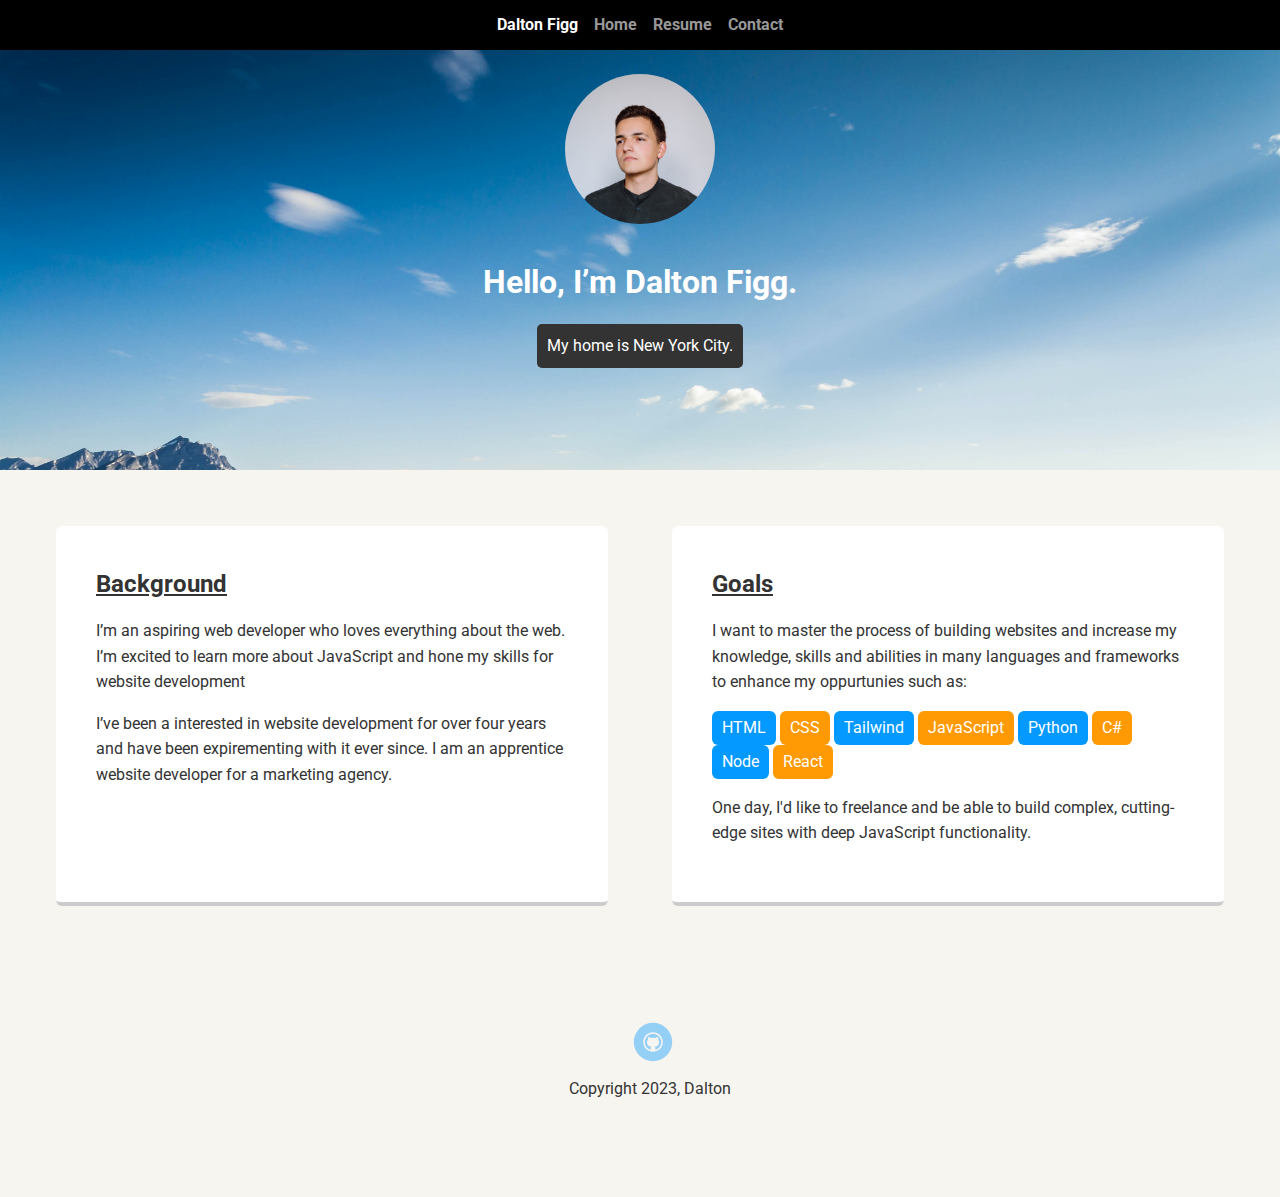
==== index.html @ 922cf1c7 "Add contact.html and other content/style changes" ====
<!DOCTYPE html>
<html lang="en">
  <head>
    <meta charset="utf-8" />
    <title>Dalton's Profile</title>
    <meta name="viewport" content="width=device-width, initial-scale=1.0" />
    <link rel="stylesheet" href="styles.css" />
    <link
      href="https://fonts.googleapis.com/css?family=Muli%7CRoboto:400,300,500,700,900"
      rel="stylesheet"
    />
  </head>
  <body>
    <header class="hero">
      <nav class="navbar">
        <ul class="navbar__list">
          <li class="navbar__list-item">Dalton Figg</li>
          <li class="navbar__list-item"><a href="#">Home</a></li>
          <li class="navbar__list-item"><a href="resume.html">Resume</a></li>
          <li class="navbar__list-item"><a href="contact.html">Contact</a></li>
        </ul>
      </nav>

      <img
        src="images/placeholder-avatar.jpg"
        width="150"
        height="150"
        alt="Picture of Dalton"
        class="profile-image"
      />
      <h1 class="tag name">Hello, I’m Dalton Figg.</h1>
      <p class="tag location">My home is New York City.</p>
    </header>

    <main class="flex">
      <article class="card">
        <h2>Background</h2>
        <p>
          I’m an aspiring web developer who loves everything about the web. I’m
          excited to learn more about JavaScript and hone my skills for website
          development
        </p>
        <p>
          I’ve been a interested in website development for over four years and
          have been expirementing with it ever since. I am an apprentice website
          developer for a marketing agency.
        </p>
      </article>

      <article class="card">
        <h2>Goals</h2>
        <p>
          I want to master the process of building websites and increase my
          knowledge, skills and abilities in many languages and frameworks to enhance my oppurtunies such as:
        </p>
        <ul class="skills">
          <li>HTML</li>
          <li>CSS</li>
          <li>Tailwind</li>
          <li>JavaScript</li>
          <li>Python</li>
          <li>C#</li>
          <li>Node</li>
          <li>React</li>
        </ul>
        <p>
          One day, I'd like to freelance and be able to build complex, cutting-edge sites with deep JavaScript functionality.
        </p>
      </article>
    </main>
    <footer>
      <ul>
        <li>
          <a
            href="https://github.com/dalton-f"
            target="_blank"
            class="social github"
            >Github</a
          >
        </li>
      </ul>
      <p class="copyright">Copyright 2023, Dalton</p>
    </footer>
  </body>
</html>
---- styles.css ----
/* Global Layout Set-up */
* {
  box-sizing: border-box;
}

body {
  margin: 0;
  padding: 0;
  font-family: "Roboto", "Arial", system-ui, sans-serif;
  color: #333;
  line-height: 1.5;
  background: #f7f5f0;
}

main {
  max-width: 1440px;
  margin: 0 auto;
}

h1 {
  text-align: center;
}

h1,
h2 {
  text-decoration: underline;
}

h1,
h2,
h3,
h4,
h5,
h6,
ul,
li {
  padding: 0;
  margin: 0;
}

img {
  display: block;
  max-width: 100%;
}

/* Link Styles */

a {
  text-decoration: none;
  color: #999;
}
a:hover {
  color: #6633ff;
}

/* Section Styles */

.navbar {
  width: 100%;
  background: black;
  height: 50px;
  position: sticky;
  display: flex;
  justify-content: space-around;
  align-items: center;
  text-align: center;
}

.navbar__list {
  display: flex;
  gap: 1rem;
  font-weight: 700;
  list-style-type: none;
  margin: 0 auto;
}

.navbar__list-item:first-child {
  color: white;
}

.hero {
  text-align: center;
  background: url("images/hero-background.jpg") no-repeat top center;
  background-size: cover;
  overflow: hidden;
}

.profile-image {
  margin: 1.5rem auto;
  width: 150px;
  height: 150px;
  border-radius: 50%;
  transition: all 0.85s ease-in;
}

.profile-image:where(:hover, :focus) {
  transform: rotate(360deg);
  cursor: pointer;
}

.tag {
  color: white;
  text-decoration: none;
  padding: 10px;
  border-radius: 5px;
  max-width: fit-content;
  margin: 0.5rem auto;
}

.location {
  background-color: #333;
  color: white;
}

.card {
  margin: 2rem;
  padding: 2.5rem;
  max-width: 700px;
  width: 100%;
  text-align: left;
  background: #fff;
  border-bottom: 4px solid #ccc;
  border-radius: 6px;
  transition: all 0.5s;
}

.card:hover {
  border-color: #302930;
}

.skills li {
  border-radius: 6px;
  display: inline-block;
  background: #ff9904;
  color: white;
  padding: 5px 10px;
}

.skills li:nth-child(odd) {
  background: #0399ff;
}

footer {
  text-align: center;
  width: 100%;
  min-height: 30px;
  padding: 20px 0 40px 20px;
}

footer .copyright {
  font-size: 0.75em;
}

footer ul {
  list-style-type: none;
}

a.social {
  display: inline-block;
  text-indent: -9999px;
  margin-left: 5px;
  max-width: 40px;
  width: 100%;
  aspect-ratio: 1;
  background-size: 40px 40px;
  opacity: 0.4;
  transition: all 0.5s;
}

a.github {
  background-image: url(images/github.svg);
}
a.social:hover {
  opacity: 1;
}
.clearfix {
  clear: both;
}

/* Styles for larger screens */
@media screen and (min-width: 720px) {
  .flex {
    display: flex;
    max-width: 1440px;
    justify-content: space-around;
    margin: 0 auto;
  }

  header {
    min-height: 470px;
  }

  .nav {
    max-width: 1200px;
    width: 100%;
    padding: 0 30px;
  }

  main {
    padding: 1.5rem;
  }

  main p {
    line-height: 1.6em;
  }

  footer {
    font-size: 1.3em;
    max-width: 1200px;
    margin: 40px auto;
  }
}
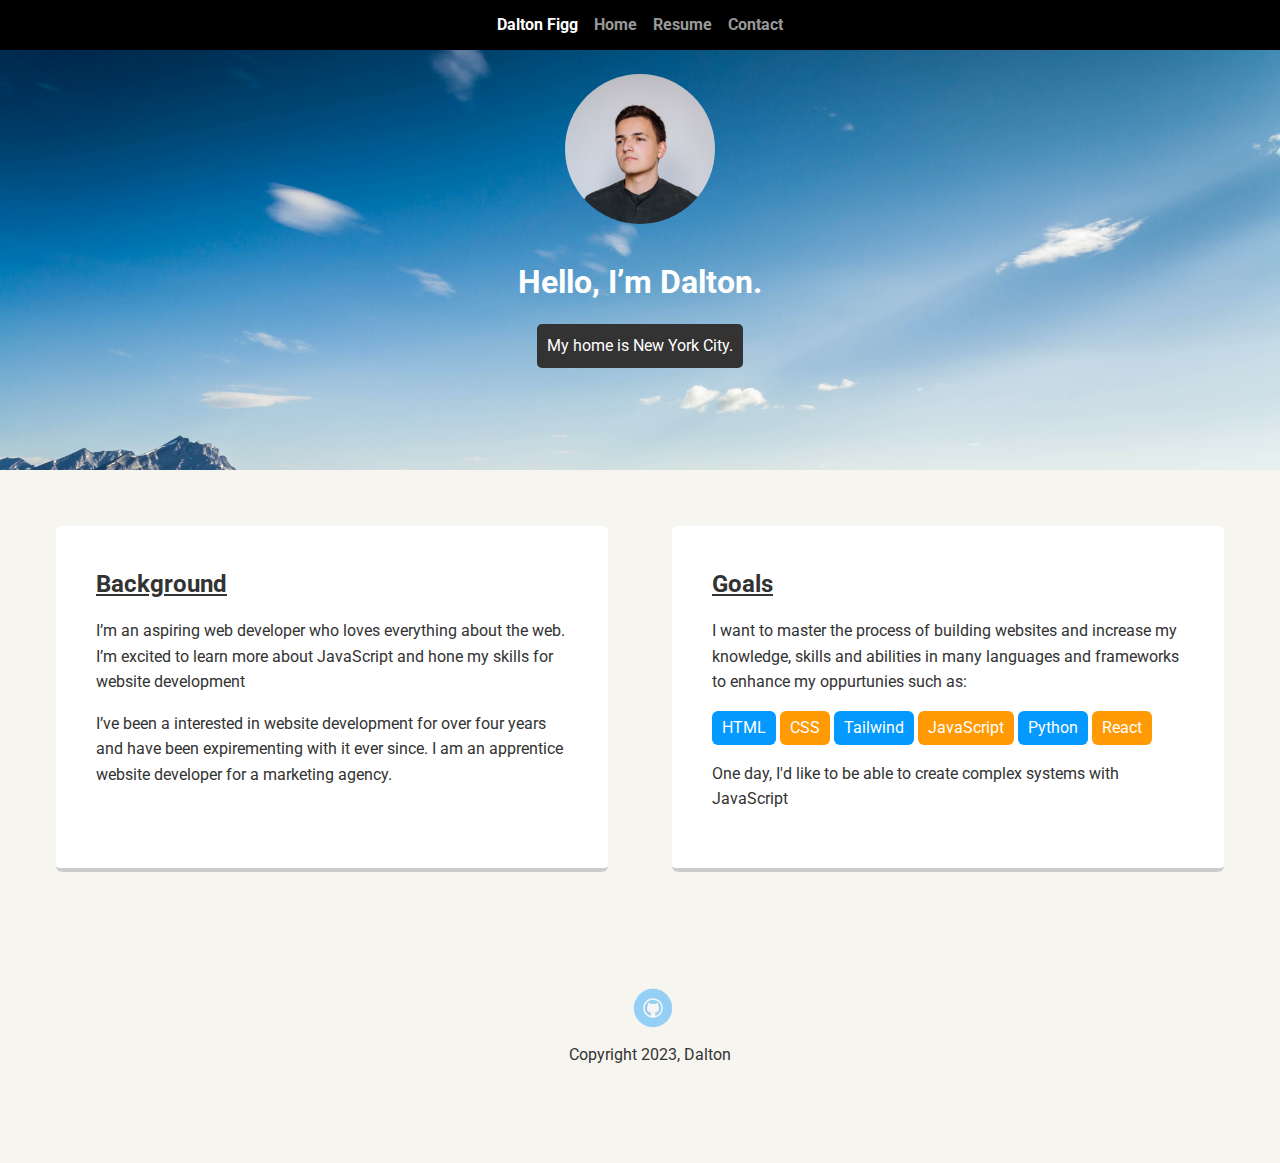
==== commit e3b85318: "Formattng and general changes" ====
--- a/index.html
+++ b/index.html
@@ -28,7 +28,7 @@
         alt="Picture of Dalton"
         class="profile-image"
       />
-      <h1 class="tag name">Hello, I’m Dalton Figg.</h1>
+      <h1 class="tag name">Hello, I’m Dalton.</h1>
       <p class="tag location">My home is New York City.</p>
     </header>
 
@@ -51,7 +51,8 @@
         <h2>Goals</h2>
         <p>
           I want to master the process of building websites and increase my
-          knowledge, skills and abilities in many languages and frameworks to enhance my oppurtunies such as:
+          knowledge, skills and abilities in many languages and frameworks to
+          enhance my oppurtunies such as:
         </p>
         <ul class="skills">
           <li>HTML</li>
@@ -59,12 +60,10 @@
           <li>Tailwind</li>
           <li>JavaScript</li>
           <li>Python</li>
-          <li>C#</li>
-          <li>Node</li>
           <li>React</li>
         </ul>
         <p>
-          One day, I'd like to freelance and be able to build complex, cutting-edge sites with deep JavaScript functionality.
+          One day, I'd like to be able to create complex systems with JavaScript
         </p>
       </article>
     </main>
--- a/styles.css
+++ b/styles.css
@@ -1,13 +1,18 @@
-/* Global Layout Set-up */
+/* Global Reset */
 * {
   box-sizing: border-box;
 }
 
+html {
+  scroll-behavior: smooth;
+  -webkit-font-smoothing: antialiased;
+  -moz-osx-font-smoothing: grayscale;
+  font-family: "Roboto", "Arial", system-ui, sans-serif;
+}
+
 body {
+  color: #333;
   margin: 0;
-  padding: 0;
-  font-family: "Roboto", "Arial", system-ui, sans-serif;
-  color: #333;
   line-height: 1.5;
   background: #f7f5f0;
 }
@@ -43,8 +48,6 @@
   max-width: 100%;
 }
 
-/* Link Styles */
-
 a {
   text-decoration: none;
   color: #999;
@@ -175,6 +178,10 @@
 }
 .clearfix {
   clear: both;
+}
+
+.column {
+  flex-direction: column;
 }
 
 /* Styles for larger screens */
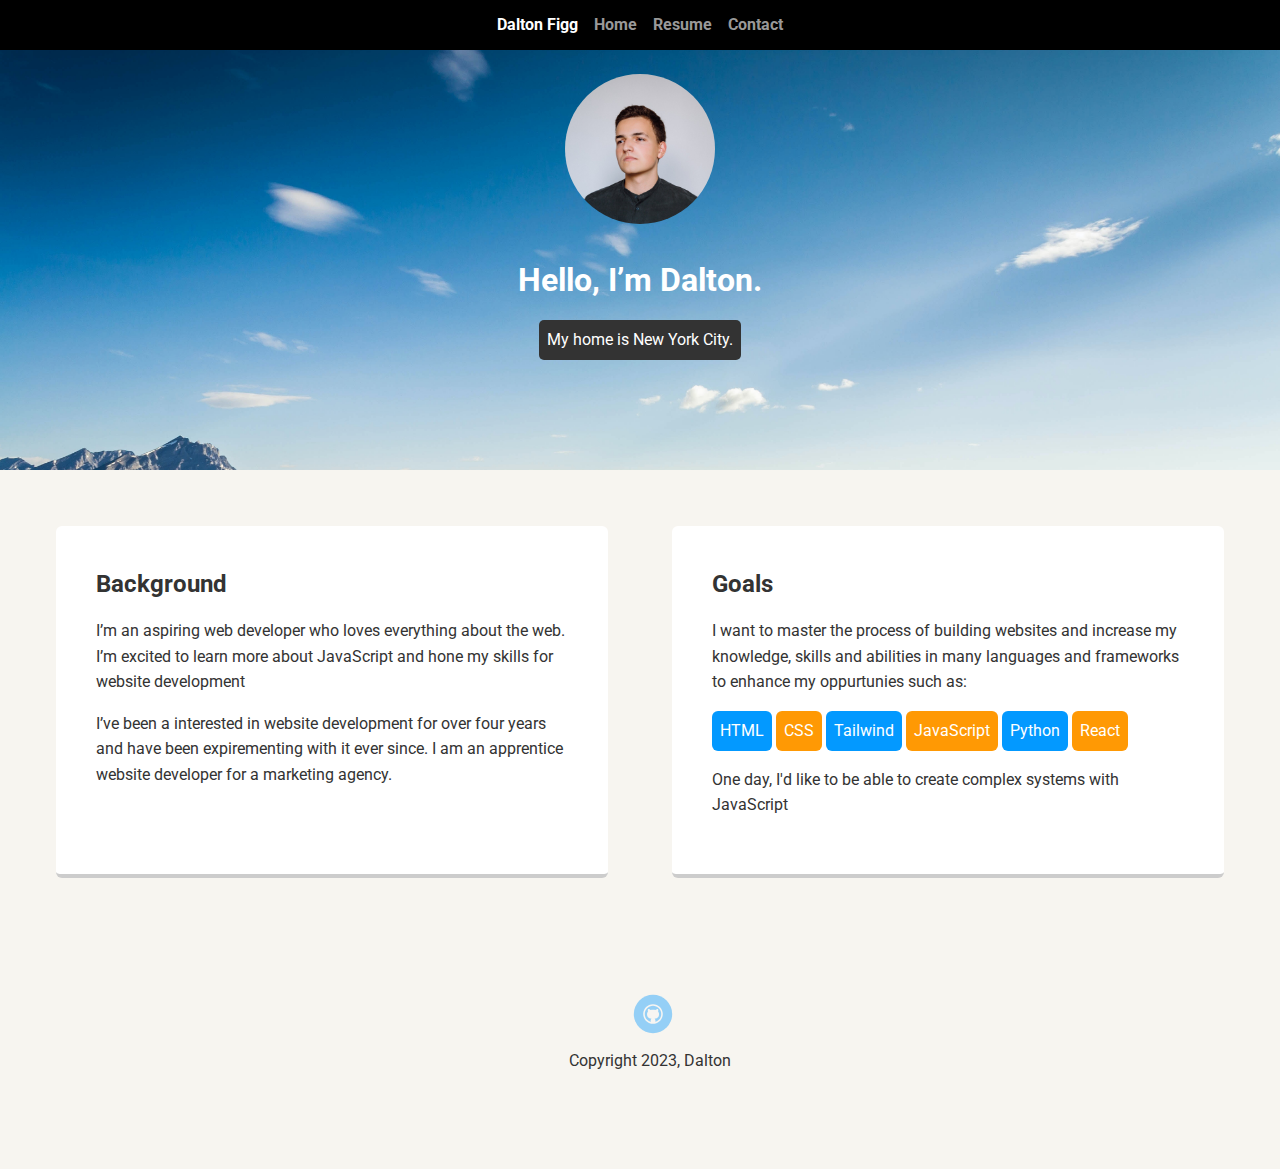
==== commit 84a6aca7: "Adding utility classes and converting CSS units" ====
--- a/index.html
+++ b/index.html
@@ -11,10 +11,10 @@
     />
   </head>
   <body>
-    <header class="hero">
-      <nav class="navbar">
-        <ul class="navbar__list">
-          <li class="navbar__list-item">Dalton Figg</li>
+    <header class="hero | text-center">
+      <nav class="navbar | flex text-center w-100 space-around sticky align-center">
+        <ul class="navbar__list | flex g-4 m-0auto">
+          <li class="navbar__list-item | text-white">Dalton Figg</li>
           <li class="navbar__list-item"><a href="#">Home</a></li>
           <li class="navbar__list-item"><a href="resume.html">Resume</a></li>
           <li class="navbar__list-item"><a href="contact.html">Contact</a></li>
@@ -29,10 +29,10 @@
         class="profile-image"
       />
       <h1 class="tag name">Hello, I’m Dalton.</h1>
-      <p class="tag location">My home is New York City.</p>
+      <p class="tag location text-white">My home is New York City.</p>
     </header>
 
-    <main class="flex">
+    <main class="flex margin-0auto">
       <article class="card">
         <h2>Background</h2>
         <p>
@@ -67,18 +67,14 @@
         </p>
       </article>
     </main>
-    <footer>
-      <ul>
-        <li>
-          <a
-            href="https://github.com/dalton-f"
-            target="_blank"
-            class="social github"
-            >Github</a
-          >
-        </li>
-      </ul>
-      <p class="copyright">Copyright 2023, Dalton</p>
+    <footer class="footer">
+      <a
+        href="https://github.com/dalton-f"
+        target="_blank"
+        class="footer__social footer__social--github"
+        >Github</a
+      >
+      <p class="footer__copyright">Copyright 2023, Dalton</p>
     </footer>
   </body>
 </html>
--- a/styles.css
+++ b/styles.css
@@ -1,4 +1,3 @@
-/* Global Reset */
 * {
   box-sizing: border-box;
 }
@@ -19,16 +18,6 @@
 
 main {
   max-width: 1440px;
-  margin: 0 auto;
-}
-
-h1 {
-  text-align: center;
-}
-
-h1,
-h2 {
-  text-decoration: underline;
 }
 
 h1,
@@ -52,41 +41,24 @@
   text-decoration: none;
   color: #999;
 }
-a:hover {
-  color: #6633ff;
-}
-
-/* Section Styles */
 
 .navbar {
-  width: 100%;
   background: black;
   height: 50px;
-  position: sticky;
-  display: flex;
-  justify-content: space-around;
-  align-items: center;
-  text-align: center;
 }
 
 .navbar__list {
-  display: flex;
-  gap: 1rem;
   font-weight: 700;
   list-style-type: none;
-  margin: 0 auto;
-}
-
-.navbar__list-item:first-child {
-  color: white;
 }
 
 .hero {
-  text-align: center;
   background: url("images/hero-background.jpg") no-repeat top center;
   background-size: cover;
   overflow: hidden;
 }
+
+/* TODO: rename this image to be consistent with the BEM conventions - leaving it for now so that the grading passes corectly */
 
 .profile-image {
   margin: 1.5rem auto;
@@ -104,7 +76,7 @@
 .tag {
   color: white;
   text-decoration: none;
-  padding: 10px;
+  padding: 0.5rem;
   border-radius: 5px;
   max-width: fit-content;
   margin: 0.5rem auto;
@@ -112,7 +84,6 @@
 
 .location {
   background-color: #333;
-  color: white;
 }
 
 .card {
@@ -120,7 +91,6 @@
   padding: 2.5rem;
   max-width: 700px;
   width: 100%;
-  text-align: left;
   background: #fff;
   border-bottom: 4px solid #ccc;
   border-radius: 6px;
@@ -136,63 +106,46 @@
   display: inline-block;
   background: #ff9904;
   color: white;
-  padding: 5px 10px;
+  padding: 0.5rem;
 }
 
 .skills li:nth-child(odd) {
   background: #0399ff;
 }
 
-footer {
+.footer {
   text-align: center;
   width: 100%;
   min-height: 30px;
-  padding: 20px 0 40px 20px;
-}
-
-footer .copyright {
+  padding: 1.25rem 0 2.5rem 1.25rem;
+}
+
+.footer__copyright {
   font-size: 0.75em;
 }
 
-footer ul {
-  list-style-type: none;
-}
-
-a.social {
+.footer__social {
   display: inline-block;
   text-indent: -9999px;
   margin-left: 5px;
   max-width: 40px;
   width: 100%;
   aspect-ratio: 1;
-  background-size: 40px 40px;
+  background-size: 2.5rem;
   opacity: 0.4;
   transition: all 0.5s;
 }
 
-a.github {
+.footer__social:where(:hover, :focus) {
+  opacity: 1;
+}
+
+.footer__social--github {
   background-image: url(images/github.svg);
-}
-a.social:hover {
-  opacity: 1;
-}
-.clearfix {
-  clear: both;
-}
-
-.column {
-  flex-direction: column;
 }
 
 /* Styles for larger screens */
 @media screen and (min-width: 720px) {
-  .flex {
-    display: flex;
-    max-width: 1440px;
-    justify-content: space-around;
-    margin: 0 auto;
-  }
-
   header {
     min-height: 470px;
   }
@@ -217,3 +170,49 @@
     margin: 40px auto;
   }
 }
+
+/* Utility Classes */
+
+.flex {
+  display: flex;
+}
+
+.column {
+  flex-direction: column;
+}
+
+.text-center {
+  text-align: center;
+}
+
+.text-white {
+  color: #fff;
+}
+
+.text-underline {
+  text-decoration: underline;
+}
+
+.w-100 {
+  width: 100%;
+}
+
+.space-around {
+  justify-content: space-around;
+}
+
+.sticky {
+  position: sticky;
+}
+
+.align-center {
+  align-items: center;
+}
+
+.g-4 {
+  gap: 1rem;
+}
+
+.m-0auto {
+  margin: 0 auto;
+}
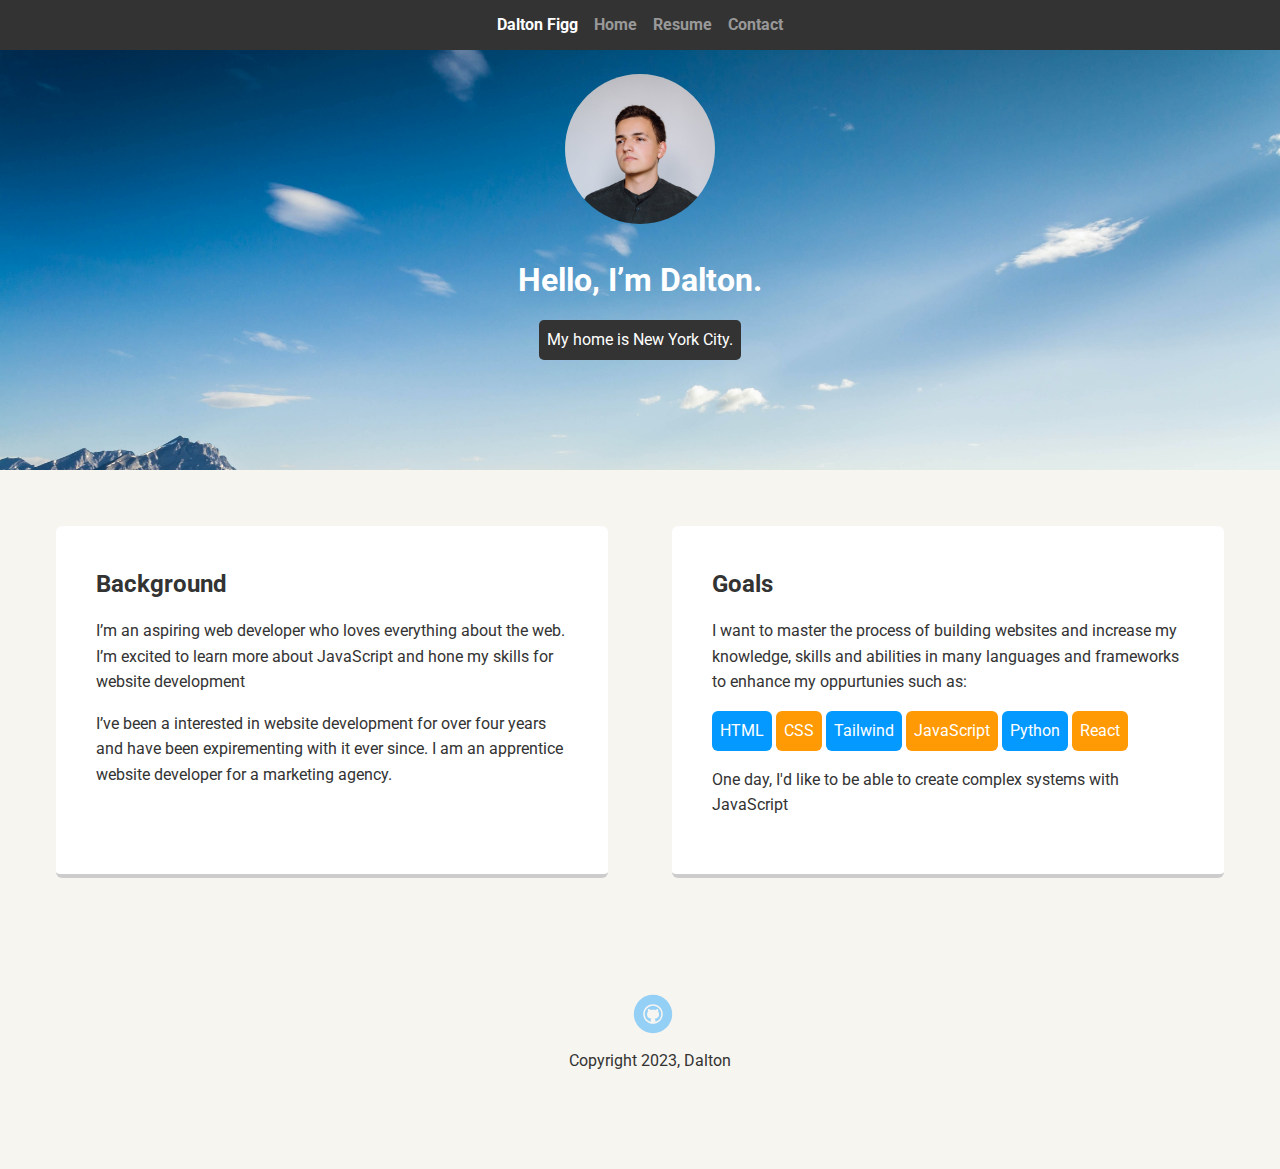
==== commit 18226df5: "Setting up CSS vars" ====
--- a/index.html
+++ b/index.html
@@ -32,7 +32,7 @@
       <p class="tag location text-white">My home is New York City.</p>
     </header>
 
-    <main class="flex margin-0auto">
+    <main class="flex m-0auto">
       <article class="card">
         <h2>Background</h2>
         <p>
--- a/styles.css
+++ b/styles.css
@@ -1,3 +1,8 @@
+:root {
+  --clr-dark: #333;
+  --clr-light: #f7f5f0;
+}
+
 * {
   box-sizing: border-box;
 }
@@ -10,10 +15,10 @@
 }
 
 body {
-  color: #333;
+  color: var(--clr-dark);
+  background: var(--clr-light);
   margin: 0;
   line-height: 1.5;
-  background: #f7f5f0;
 }
 
 main {
@@ -42,8 +47,13 @@
   color: #999;
 }
 
+a:where(:hover, :focus){
+  text-decoration: underline;
+  text-underline-offset: 3px;
+}
+
 .navbar {
-  background: black;
+  background: var(--clr-dark);
   height: 50px;
 }
 
@@ -83,7 +93,7 @@
 }
 
 .location {
-  background-color: #333;
+  background-color: var(--clr-dark);
 }
 
 .card {
@@ -98,7 +108,7 @@
 }
 
 .card:hover {
-  border-color: #302930;
+  border-color: var(--clr-dark);
 }
 
 .skills li {
@@ -201,6 +211,11 @@
   justify-content: space-around;
 }
 
+.center{
+  justify-content: center;
+  align-items: center;
+}
+
 .sticky {
   position: sticky;
 }
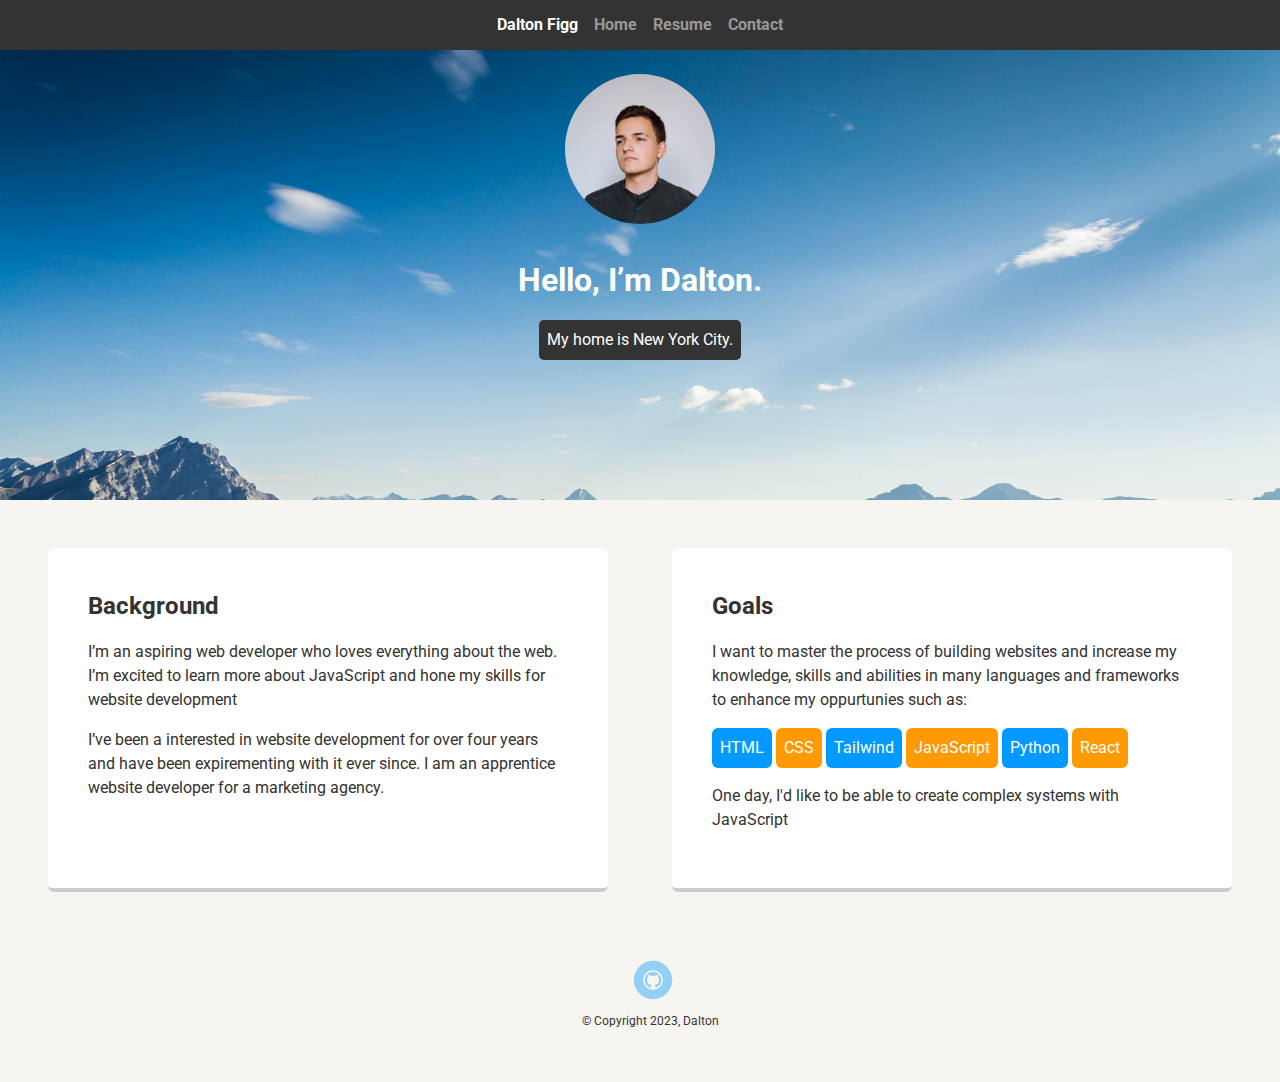
==== commit 5e2bbd52: "Basic responsive setup" ====
--- a/index.html
+++ b/index.html
@@ -12,7 +12,9 @@
   </head>
   <body>
     <header class="hero | text-center">
-      <nav class="navbar | flex text-center w-100 space-around sticky align-center">
+      <nav
+        class="navbar | flex text-center w-100 space-around sticky align-center"
+      >
         <ul class="navbar__list | flex g-4 m-0auto">
           <li class="navbar__list-item | text-white">Dalton Figg</li>
           <li class="navbar__list-item"><a href="#">Home</a></li>
@@ -28,20 +30,20 @@
         alt="Picture of Dalton"
         class="profile-image"
       />
-      <h1 class="tag name">Hello, I’m Dalton.</h1>
+      <h1 class="tag name">Hello, I&rsquo;m Dalton.</h1>
       <p class="tag location text-white">My home is New York City.</p>
     </header>
 
-    <main class="flex m-0auto">
+    <main class="cards flex m-0auto">
       <article class="card">
         <h2>Background</h2>
         <p>
-          I’m an aspiring web developer who loves everything about the web. I’m
+          I&rsquo;m an aspiring web developer who loves everything about the web. I&rsquo;m
           excited to learn more about JavaScript and hone my skills for website
           development
         </p>
         <p>
-          I’ve been a interested in website development for over four years and
+          I&rsquo;ve been a interested in website development for over four years and
           have been expirementing with it ever since. I am an apprentice website
           developer for a marketing agency.
         </p>
@@ -74,7 +76,7 @@
         class="footer__social footer__social--github"
         >Github</a
       >
-      <p class="footer__copyright">Copyright 2023, Dalton</p>
+      <p class="footer__copyright">&copy; Copyright 2023, Dalton</p>
     </footer>
   </body>
 </html>
--- a/styles.css
+++ b/styles.css
@@ -47,7 +47,7 @@
   color: #999;
 }
 
-a:where(:hover, :focus){
+a:where(:hover, :focus) {
   text-decoration: underline;
   text-underline-offset: 3px;
 }
@@ -75,7 +75,7 @@
   width: 150px;
   height: 150px;
   border-radius: 50%;
-  transition: all 0.85s ease-in;
+  transition: all 0.35s ease;
 }
 
 .profile-image:where(:hover, :focus) {
@@ -96,6 +96,13 @@
   background-color: var(--clr-dark);
 }
 
+.cards{
+  padding: 1rem;
+  flex-direction: column;
+  justify-content: center;
+  align-items: center;
+}
+
 .card {
   margin: 2rem;
   padding: 2.5rem;
@@ -104,11 +111,18 @@
   background: #fff;
   border-bottom: 4px solid #ccc;
   border-radius: 6px;
-  transition: all 0.5s;
+  transition: all 0.35s ease;
 }
 
 .card:hover {
   border-color: var(--clr-dark);
+}
+
+@media only screen and (min-width: 1024px) {
+  .cards {
+    align-items: initial;
+    flex-direction: row;
+  }
 }
 
 .skills li {
@@ -143,7 +157,7 @@
   aspect-ratio: 1;
   background-size: 2.5rem;
   opacity: 0.4;
-  transition: all 0.5s;
+  transition: all 0.35s ease;
 }
 
 .footer__social:where(:hover, :focus) {
@@ -154,30 +168,9 @@
   background-image: url(images/github.svg);
 }
 
-/* Styles for larger screens */
 @media screen and (min-width: 720px) {
   header {
-    min-height: 470px;
-  }
-
-  .nav {
-    max-width: 1200px;
-    width: 100%;
-    padding: 0 30px;
-  }
-
-  main {
-    padding: 1.5rem;
-  }
-
-  main p {
-    line-height: 1.6em;
-  }
-
-  footer {
-    font-size: 1.3em;
-    max-width: 1200px;
-    margin: 40px auto;
+    min-height: 500px;
   }
 }
 
@@ -211,7 +204,7 @@
   justify-content: space-around;
 }
 
-.center{
+.center {
   justify-content: center;
   align-items: center;
 }
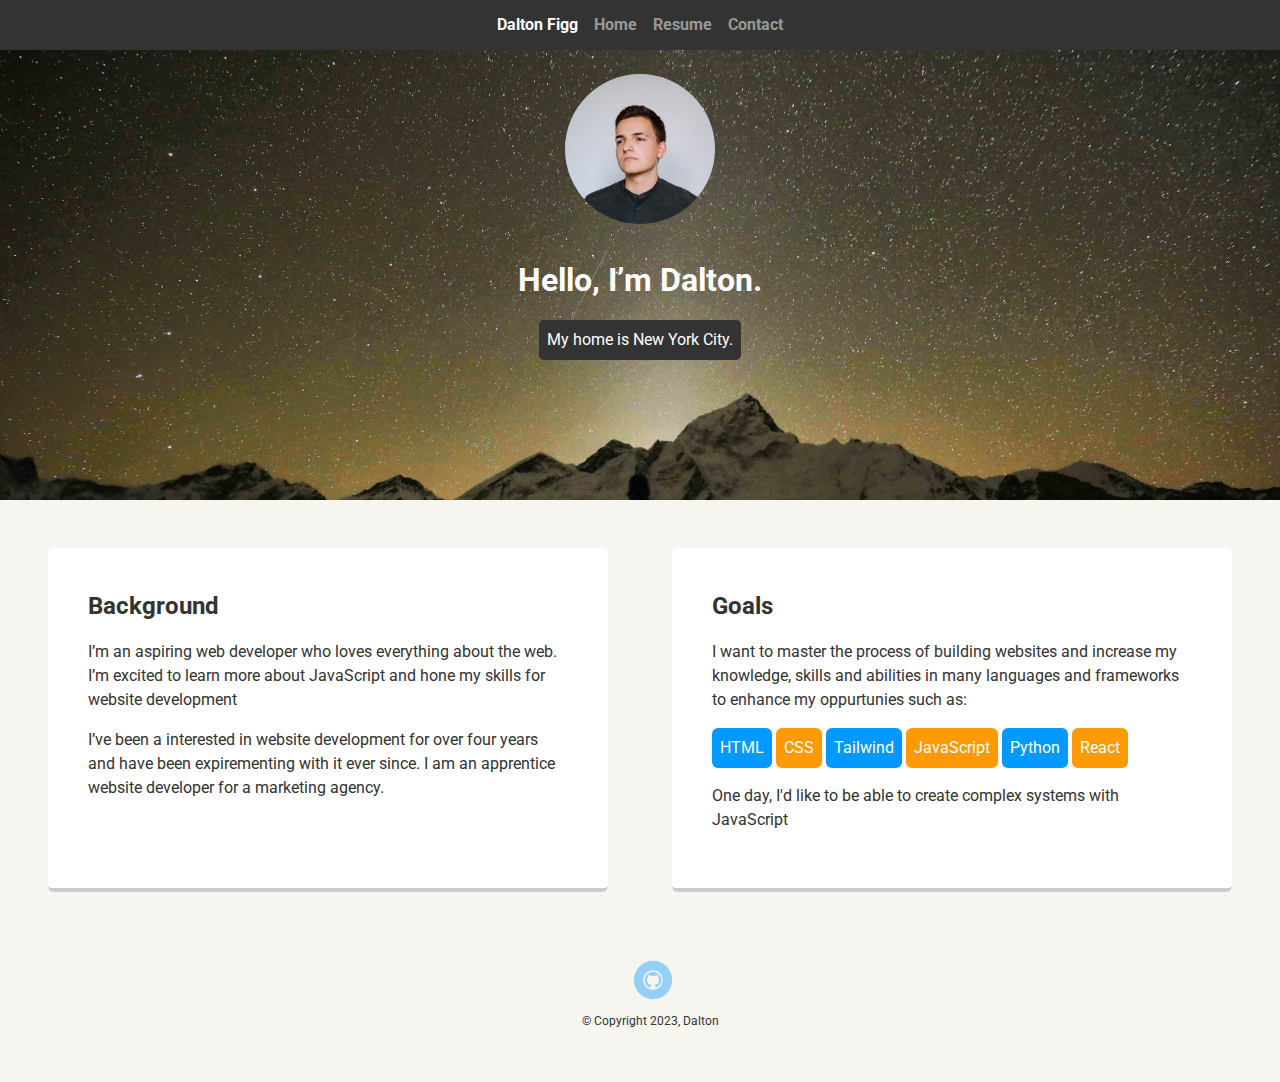
==== commit e980af3d: "Minor changes to semantics, added comments." ====
--- a/index.html
+++ b/index.html
@@ -1,14 +1,14 @@
 <!DOCTYPE html>
 <html lang="en">
   <head>
-    <meta charset="utf-8" />
+    <!-- Removed trailing slashes, both are valid HTML but removing it tends to be better - removes a W3C warning -->
+    <meta charset="utf-8">
     <title>Dalton's Profile</title>
-    <meta name="viewport" content="width=device-width, initial-scale=1.0" />
-    <link rel="stylesheet" href="styles.css" />
+    <meta name="viewport" content="width=device-width, initial-scale=1.0">
+    <link rel="stylesheet" href="styles.css">
     <link
       href="https://fonts.googleapis.com/css?family=Muli%7CRoboto:400,300,500,700,900"
-      rel="stylesheet"
-    />
+      rel="stylesheet">
   </head>
   <body>
     <header class="hero | text-center">
@@ -28,8 +28,7 @@
         width="150"
         height="150"
         alt="Picture of Dalton"
-        class="profile-image"
-      />
+        class="profile-image">
       <h1 class="tag name">Hello, I&rsquo;m Dalton.</h1>
       <p class="tag location text-white">My home is New York City.</p>
     </header>
--- a/styles.css
+++ b/styles.css
@@ -1,4 +1,6 @@
 :root {
+  /* Setting up CSS custom properties/variables improves the robustness of the project and allows for visual changes to be made relatively easily -> clr-dark could be renamed to clr-accent
+  and be used for any color to allow theme switches etc */
   --clr-dark: #333;
   --clr-light: #f7f5f0;
 }
@@ -9,8 +11,10 @@
 
 html {
   scroll-behavior: smooth;
+  /* Ensures font weights are generally consistent */
   -webkit-font-smoothing: antialiased;
   -moz-osx-font-smoothing: grayscale;
+  /* Multiple fallback fonts included */
   font-family: "Roboto", "Arial", system-ui, sans-serif;
 }
 
@@ -40,6 +44,8 @@
 img {
   display: block;
   max-width: 100%;
+  /* Basic resets, including italic to differentiate any alt text that may be on the page */
+  font-style: italic;
 }
 
 a {
@@ -47,6 +53,8 @@
   color: #999;
 }
 
+/* Covers both hover and focus to improve accessibility for all users */
+
 a:where(:hover, :focus) {
   text-decoration: underline;
   text-underline-offset: 3px;
@@ -63,7 +71,7 @@
 }
 
 .hero {
-  background: url("images/hero-background.jpg") no-repeat top center;
+  background: url("images/hero-background-alt.jpg") no-repeat top center;
   background-size: cover;
   overflow: hidden;
 }
@@ -118,6 +126,8 @@
   border-color: var(--clr-dark);
 }
 
+/* Cards start of as one column then swap to two at a larger screen size - can also be achieved with grid */
+
 @media only screen and (min-width: 1024px) {
   .cards {
     align-items: initial;
@@ -154,6 +164,7 @@
   margin-left: 5px;
   max-width: 40px;
   width: 100%;
+  /* This show up as a W3C checker error, but is valid code and an open issue for the validator https://github.com/validator/validator/issues/1406 */
   aspect-ratio: 1;
   background-size: 2.5rem;
   opacity: 0.4;
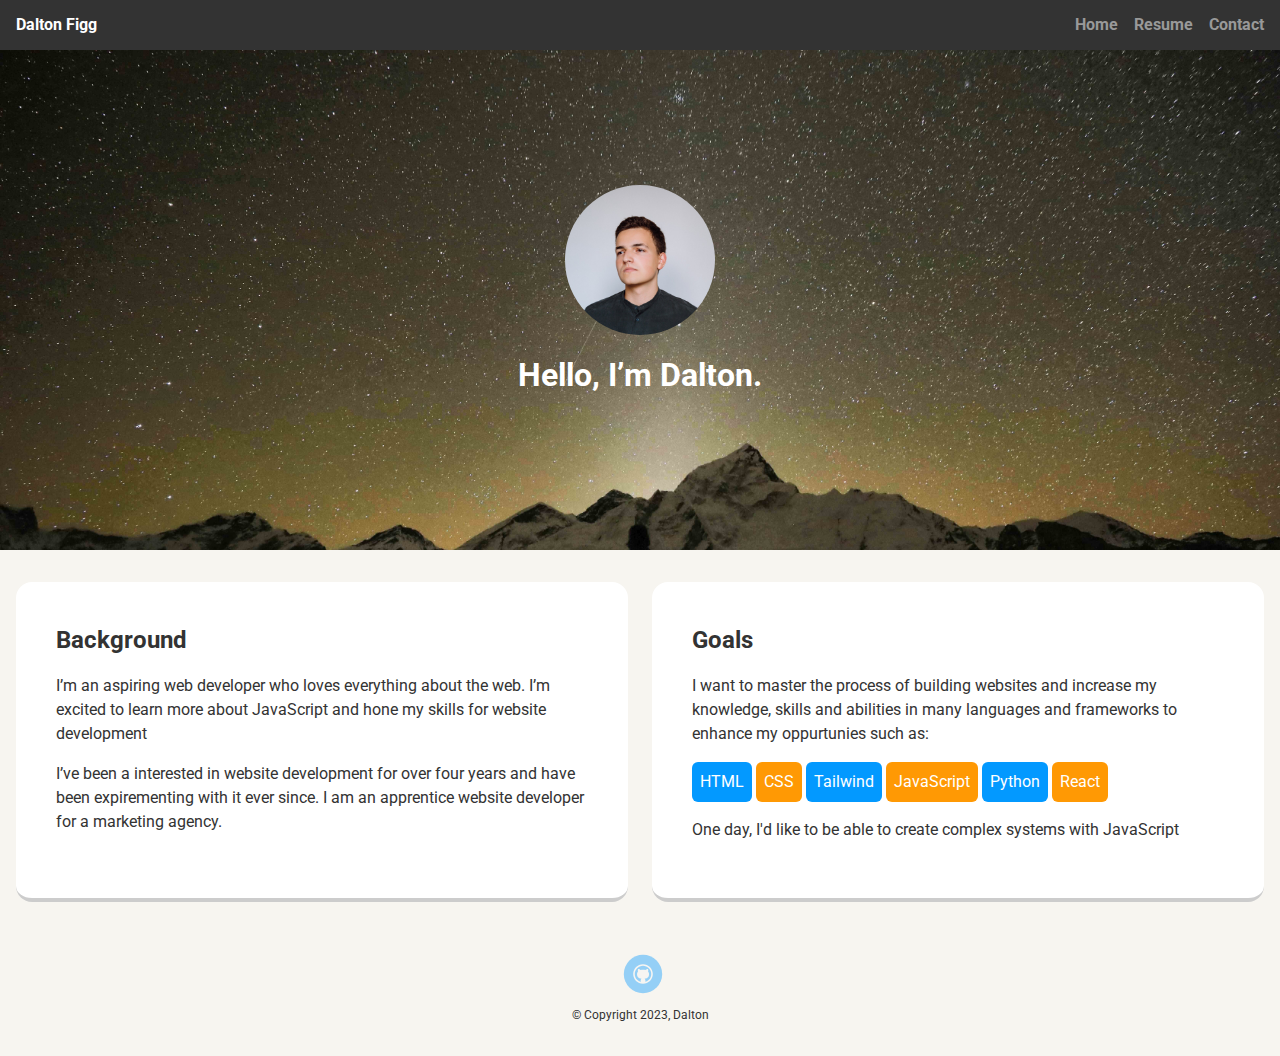
==== commit 75a52ac8: "Glide implementation" ====
--- a/index.html
+++ b/index.html
@@ -1,50 +1,50 @@
 <!DOCTYPE html>
 <html lang="en">
   <head>
-    <!-- Removed trailing slashes, both are valid HTML but removing it tends to be better - removes a W3C warning -->
-    <meta charset="utf-8">
+    <!-- I could remove trailing slashes, both are valid HTML but removing it tends to be better - removes a W3C warning -->
+    <meta charset="utf-8" />
     <title>Dalton's Profile</title>
-    <meta name="viewport" content="width=device-width, initial-scale=1.0">
-    <link rel="stylesheet" href="styles.css">
+    <meta name="viewport" content="width=device-width, initial-scale=1.0" />
+    <link rel="stylesheet" href="styles.css" />
     <link
       href="https://fonts.googleapis.com/css?family=Muli%7CRoboto:400,300,500,700,900"
-      rel="stylesheet">
+      rel="stylesheet"
+    />
   </head>
   <body>
-    <header class="hero | text-center">
-      <nav
-        class="navbar | flex text-center w-100 space-around sticky align-center"
-      >
-        <ul class="navbar__list | flex g-4 m-0auto">
-          <li class="navbar__list-item | text-white">Dalton Figg</li>
-          <li class="navbar__list-item"><a href="#">Home</a></li>
-          <li class="navbar__list-item"><a href="resume.html">Resume</a></li>
-          <li class="navbar__list-item"><a href="contact.html">Contact</a></li>
-        </ul>
-      </nav>
-
+    <nav
+      class="navbar | flex text-center w-100 space-around sticky align-center"
+    >
+      <ul class="navbar__list | flex g-4 m-0auto">
+        <li class="navbar__list-item | text-white">Dalton Figg</li>
+        <li class="navbar__list-item"><a href="#">Home</a></li>
+        <li class="navbar__list-item"><a href="resume.html">Resume</a></li>
+        <li class="navbar__list-item"><a href="contact.html">Contact</a></li>
+      </ul>
+    </nav>
+    <header class="hero | flex center column">
       <img
         src="images/placeholder-avatar.jpg"
         width="150"
         height="150"
         alt="Picture of Dalton"
-        class="profile-image">
+        class="profile-image | m-0auto"
+      />
       <h1 class="tag name">Hello, I&rsquo;m Dalton.</h1>
-      <p class="tag location text-white">My home is New York City.</p>
     </header>
 
     <main class="cards flex m-0auto">
       <article class="card">
         <h2>Background</h2>
         <p>
-          I&rsquo;m an aspiring web developer who loves everything about the web. I&rsquo;m
-          excited to learn more about JavaScript and hone my skills for website
-          development
+          I&rsquo;m an aspiring web developer who loves everything about the
+          web. I&rsquo;m excited to learn more about JavaScript and hone my
+          skills for website development
         </p>
         <p>
-          I&rsquo;ve been a interested in website development for over four years and
-          have been expirementing with it ever since. I am an apprentice website
-          developer for a marketing agency.
+          I&rsquo;ve been a interested in website development for over four
+          years and have been expirementing with it ever since. I am an
+          apprentice website developer for a marketing agency.
         </p>
       </article>
 
--- a/styles.css
+++ b/styles.css
@@ -27,6 +27,7 @@
 
 main {
   max-width: 1440px;
+  padding: 1.5rem;
 }
 
 h1,
@@ -66,20 +67,27 @@
 }
 
 .navbar__list {
+  max-width: 1440px;
+  width: 100%;
   font-weight: 700;
   list-style-type: none;
+  padding: 1rem;
+}
+
+.navbar__list-item:first-child {
+  margin-right: auto;
 }
 
 .hero {
   background: url("images/hero-background-alt.jpg") no-repeat top center;
   background-size: cover;
   overflow: hidden;
+  padding: 2rem;
 }
 
 /* TODO: rename this image to be consistent with the BEM conventions - leaving it for now so that the grading passes corectly */
 
 .profile-image {
-  margin: 1.5rem auto;
   width: 150px;
   height: 150px;
   border-radius: 50%;
@@ -100,25 +108,21 @@
   margin: 0.5rem auto;
 }
 
-.location {
-  background-color: var(--clr-dark);
-}
-
-.cards{
-  padding: 1rem;
+.cards {
+  padding: 2rem 1rem;
   flex-direction: column;
   justify-content: center;
   align-items: center;
+  gap: 1.5rem;
 }
 
 .card {
-  margin: 2rem;
   padding: 2.5rem;
   max-width: 700px;
   width: 100%;
   background: #fff;
   border-bottom: 4px solid #ccc;
-  border-radius: 6px;
+  border-radius: 1rem;
   transition: all 0.35s ease;
 }
 
@@ -148,10 +152,12 @@
 }
 
 .footer {
+  margin: 0 auto;
+  max-width: 1440px;
   text-align: center;
   width: 100%;
   min-height: 30px;
-  padding: 1.25rem 0 2.5rem 1.25rem;
+  padding: 1.25rem;
 }
 
 .footer__copyright {
@@ -185,6 +191,10 @@
   }
 }
 
+.glide{
+  max-width: 1000px;
+}
+
 /* Utility Classes */
 
 .flex {
